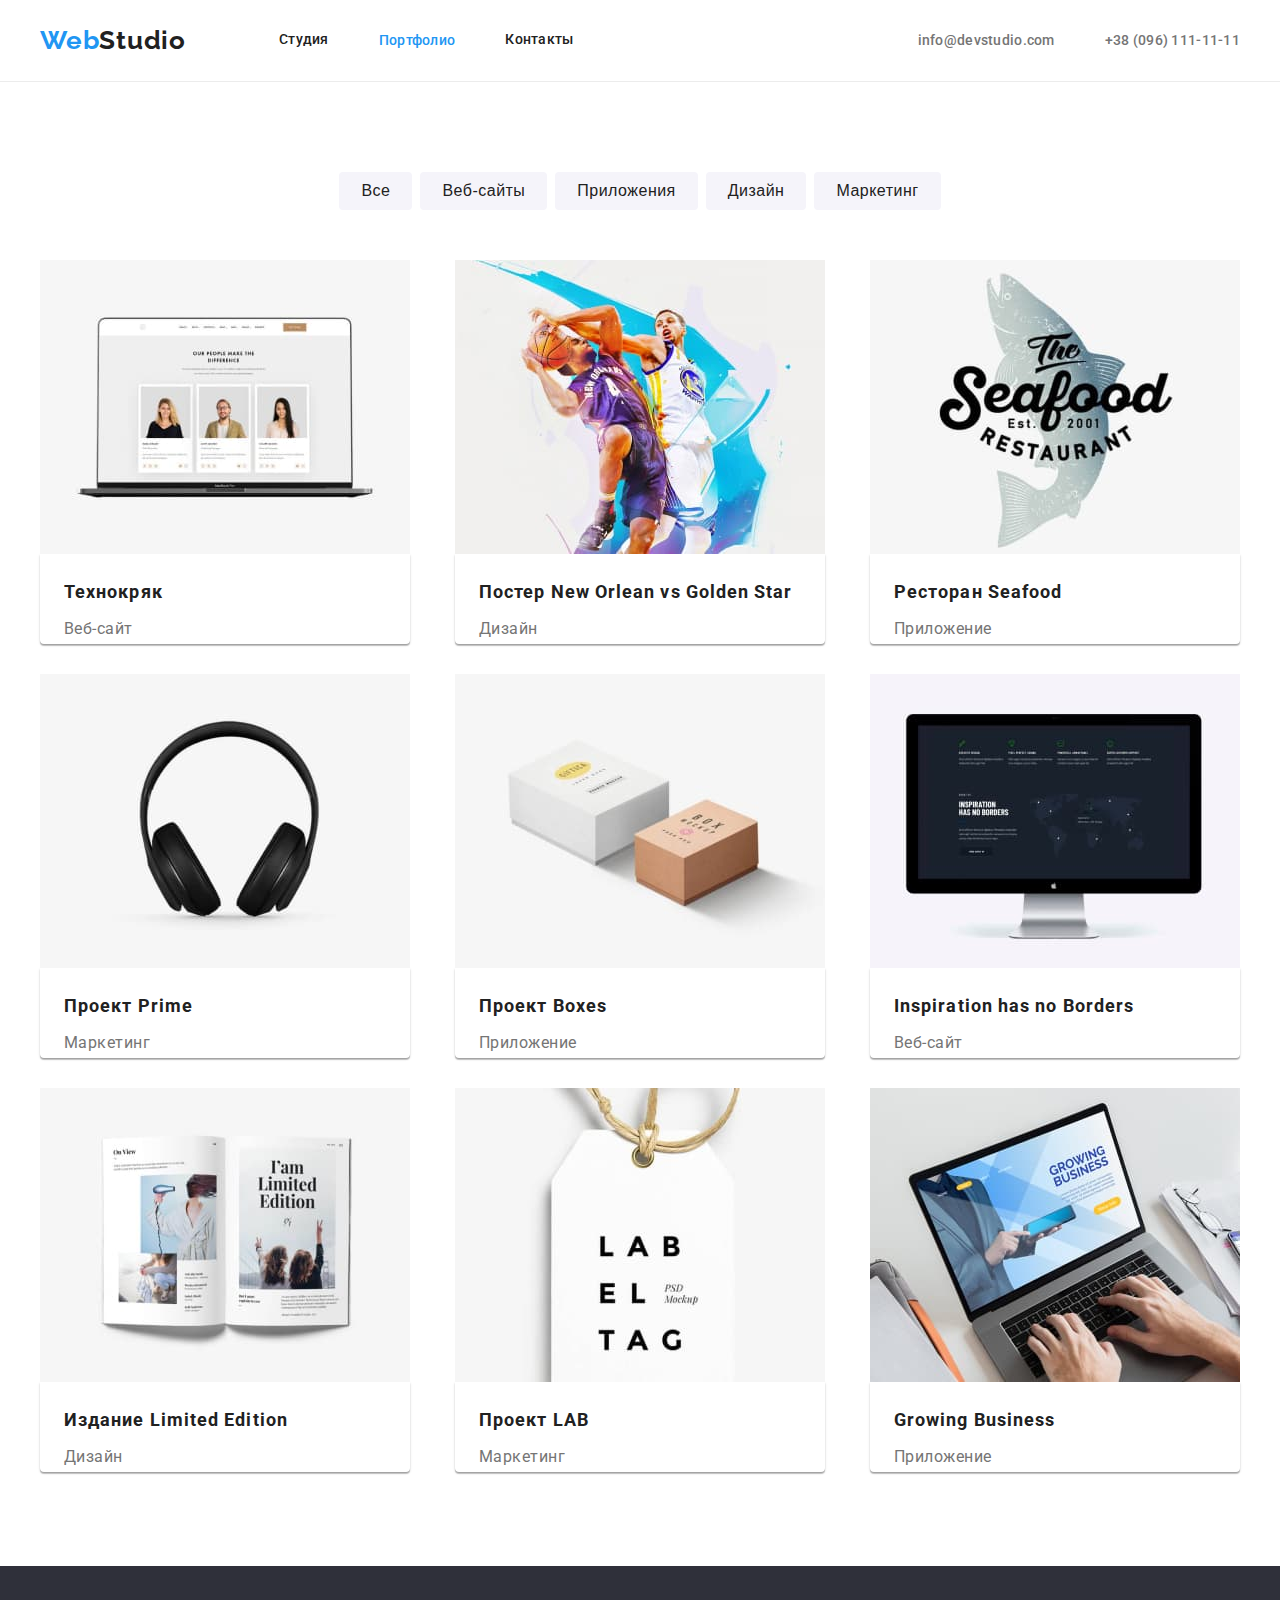
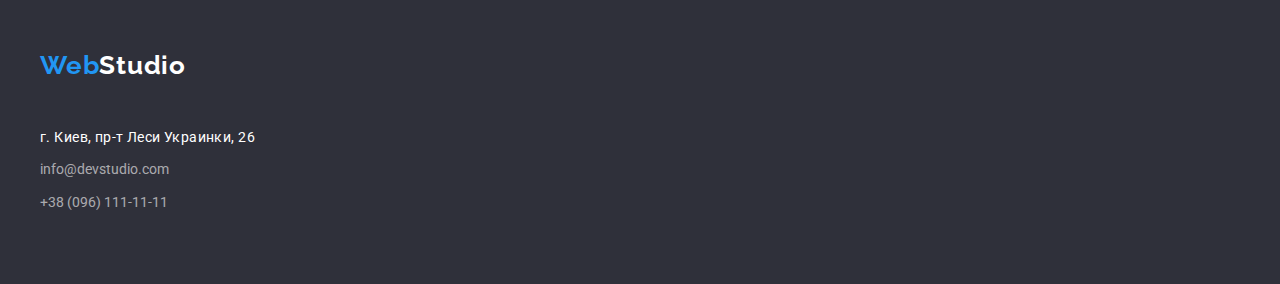
==== portfolio.html @ 9f4949ec "Загрузка проекта" ====
<!DOCTYPE html>
<html lang="ru">
  <head>
    <meta charset="UTF-8" />
    <meta http-equiv="X-UA-Compatible" content="IE=edge" />
    <meta name="viewport" content="width=device-width, initial-scale=1.0" />
    <title>Студия</title>
    <link rel="preconnect" href="https://fonts.gstatic.com" />
    <link
      href="https://fonts.googleapis.com/css2?family=Raleway:wght@700&family=Roboto:wght@400;500;700;900&display=swap"
      rel="stylesheet"
    />
    <link rel="stylesheet" href="css/style.css" />
  </head>
  <body>
    <!-- Шапка -->
    <header class="page-header">
      <div class="container header">
        <nav class="nav">
          <a href="./index.html" class="logo"> Web<span class="header-logo">Studio </span> </a>
          <ul class="site-nav list">
            <li class="nav-item"><a href="./index.html" class="link">Студия</a></li>
            <li class="nav-item"><a href="./portfolio.html" class="link-current">Портфолио</a></li>
            <li class="nav-item"><a href="#contacts" class="link">Контакты</a></li>
          </ul>
        </nav>
        <ul class="auth-site list">
          <li class="auth-item">
            <a href="mailto:info@devstudio.com" class="link">info@devstudio.com</a>
          </li>
          <li class="auth-item">
            <a href="tel:+380961111111" class="link">+38 (096) 111-11-11</a>
          </li>
        </ul>
      </div>
    </header>
    <main>
      <section class="container">
        <h1 class="button title">Портфолио</h1>
        <ul class="button-list">
          <li class="button-item">
            <button type="button" class="button-secondary">Все</button>
          </li>
          <li class="button-item">
            <button type="button" class="button-secondary">Веб-сайты</button>
          </li>
          <li class="button-item">
            <button type="button" class="button-secondary">Приложения</button>
          </li>
          <li class="button-item">
            <button type="button" class="button-secondary">Дизайн</button>
          </li>
          <li class="button-item">
            <button type="button" class="button-secondary">Маркетинг</button>
          </li>
        </ul>
        <!-- </section>
      <section class="container"> -->
        <ul class="ul-project">
          <li class="project-list">
            <img src="images/project.jpg" width="370" height="294" alt="Технокряк" />
            <div class="project-list-info">
              <h2 class="project-name">Технокряк</h2>
              <p class="project-title">Веб-сайт</p>
            </div>
          </li>
          <li class="project-list">
            <img
              src="images/project1.jpg"
              width="370"
              height="294"
              alt="Постер New Orlean vs Golden Star"
            />
            <div class="project-list-info">
              <h2 class="project-name">Постер New Orlean vs Golden Star</h2>
              <p class="project-title">Дизайн</p>
            </div>
          </li>
          <li class="project-list">
            <img src="images/project2.jpg" width="370" height="294" alt="Ресторан Seafood" />
            <div class="project-list-info">
              <h2 class="project-name">Ресторан Seafood</h2>
              <p class="project-title">Приложение</p>
            </div>
          </li>
          <li class="project-list">
            <img src="images/project3.jpg" width="370" height="294" alt="Проект Prime" />
            <div class="project-list-info">
              <h2 class="project-name">Проект Prime</h2>
              <p class="project-title">Маркетинг</p>
            </div>
          </li>
          <li class="project-list">
            <img src="images/project4.jpg" width="370" height="294" alt="Проект Boxes" />
            <div class="project-list-info">
              <h2 class="project-name">Проект Boxes</h2>
              <p class="project-title">Приложение</p>
            </div>
          </li>
          <li class="project-list">
            <img
              src="images/project5.jpg"
              width="370"
              height="294"
              alt="Inspiration has no Borders"
            />
            <div class="project-list-info">
              <h2 class="project-name">Inspiration has no Borders</h2>
              <p class="project-title">Веб-сайт</p>
            </div>
          </li>
          <li class="project-list">
            <img src="images/project6.jpg" width="370" height="294" alt="Издание Limited Edition" />
            <div class="project-list-info">
              <h2 class="project-name">Издание Limited Edition</h2>
              <p class="project-title">Дизайн</p>
            </div>
          </li>
          <li class="project-list">
            <img src="images/project7.jpg" width="370" height="294" alt="Проект LAB" />
            <div class="project-list-info">
              <h2 class="project-name">Проект LAB</h2>
              <p class="project-title">Маркетинг</p>
            </div>
          </li>
          <li class="project-list">
            <img src="images/project8.jpg" width="370" height="294" alt="Growing Business" />
            <div class="project-list-info">
              <h2 class="project-name">Growing Business</h2>
              <p class="project-title">Приложение</p>
            </div>
          </li>
        </ul>
      </section>
    </main>
    <!-- Подвал -->
    <footer class="footer">
      <div class="container">
        <a href="./index.html" class="logo"> Web<span class="footer-logo">Studio </span> </a>

        <!-- Контакты -->

        <address class="contacts">
          <p>г. Киев, пр-т Леси Украинки, 26</p>
          <a class="link" href="mailto:info@devstudio.com">info@devstudio.com</a>
          <a class="link" href="tel:+380961111111">+38 (096) 111-11-11</a>
        </address>
      </div>
    </footer>
  </body>
</html>
---- css/style.css ----
/* цвет основного текста #212121 */
/* цвет вторичного цвет #757575 */
/* белый цвет #FFFFFF */
/* цвет бекграунда #E5E5E5 */
/* цвет контактов в шапке #757575 */
/* цвет акцента #2196F3 */
/* цвет текста контактов в подвале rgba(255, 255, 255, 0.6) */
/* вторичный цвет бекграунда #F5F4FA */
/* бекграунд героя и подвала #2F303A */
:root {
  --primary-text-color: #212121;
  --primary-white-color: #ffffff;
  --title-text-color: #757575;
  --accent-text-color: #2196f3;
  --secondary-background-color: #f5f4fa;
  --hero-background-color: #2f303a;
}

* {
  padding: 0px;
}

ul {
  list-style: none;
}

a {
  text-decoration: none;
}

p {
  color: var(--title-text-color);
  margin: 0 auto;
}

header {
  border-bottom: 1px solid #ececec;
}

body {
  margin: 0px;

  background-color: var(--primary-white-color);
  color: var(--primary-text-color);
  font-family: 'Roboto', sans-serif;
  font-size: 14px;
  font-weight: 400;
}

footer {
  font-size: 14px;
}

.container {
  margin: 0 auto;
  width: 1200px;
}
.button {
  background-color: var(--secondary-background-color);
  color: var(--primary-text-color);
  cursor: pointer;
  display: inline-block;
  filter: drop-shadow(0px 4px 4px rgba(0, 0, 0, 0.25));
  display: inline-block;
}

/* =================HEADER================ */

.logo {
  padding-top: 24px;
  padding-bottom: 25px;
  display: flex;

  color: var(--accent-text-color);
  font-family: 'Raleway', sans-serif;
  font-size: 26px;
  line-height: 1.19;
  letter-spacing: 0.03em;
  font-weight: 700;
}

.nav .logo {
  display: block;
}

.nav {
  align-items: center;
  align-self: center;
}

.header-logo {
  color: var(--primary-text-color);
}

.container.header {
  display: flex;
  align-items: center;
  align-self: center;
}

.nav-item:not(:last-child) {
  margin-right: 50px;
}

.site-nav .link {
  color: var(--primary-text-color);
  font-weight: 500;
  line-height: 1.14;
  letter-spacing: 0.02em;
  display: block;
}

.site-nav-link {
  margin-right: 50px;
}

.site-nav.list {
  padding-top: 32px;
  margin-left: 93px;
  padding-bottom: 32px;
  display: flex;
}

.site-nav .link-current {
  color: var(--accent-text-color);
  font-weight: 500;
  line-height: 1.14;
  letter-spacing: 0.02em;
}

.site-nav .link:hover,
.site-nav .link:focus {
  color: var(--accent-text-color);
}

.list {
  padding: 0px;
  margin: 0px;
  list-style: none;
}

.auth-site .link {
  color: var(--title-text-color);
  font-weight: 500;
  line-height: 1.14;
  letter-spacing: 0.02em;
}

.auth-item:not(:last-child) {
  margin-right: 50px;
}

.auth-item {
  padding-top: 32px;
  padding-bottom: 32px;
  display: block;
}

.auth-site.list {
  margin-left: auto;
  display: flex;
}

.auth-site .link:hover,
.auth-site .link:focus {
  color: var(--accent-text-color);
}

.nav {
  display: flex;
}

/* =====================HERO===================== */

.hero {
  background-color: var(--hero-background-color);
  text-align: center;
}

.hero .container {
  color: var(--primary-white-color);
  margin-bottom: 94px;
}

.hero-title {
  padding-top: 200px;
  margin: 0 auto;
  margin-bottom: 30px;
  max-width: 696px;
  font-weight: 900;
  font-size: 44px;
  line-height: 1.36;

  letter-spacing: 0.06em;
  text-transform: uppercase;
  text-shadow: 0px 4px 4px rgba(0, 0, 0, 0.25);
}

.button.primary {
  min-width: 200px;
  min-height: 50px;
  text-align: center;
  margin-bottom: 200px;

  background-color: var(--accent-text-color);
  color: var(--primary-white-color);
  font-weight: 700;
  font-size: 16px;
  line-height: 1.88;
  letter-spacing: 0.06em;

  box-shadow: 0px 4px 4px rgba(0, 0, 0, 0.15);
  border-radius: 4px;
}

/* ========================ADVANTAGE====================== */

.advantage {
  margin-bottom: 94px;
}

.advantage-image:not(:last-child) {
  margin-right: 30px;
}

.section-title-image {
  display: flex;
  margin: 0px;
  justify-content: space-between;
  padding-bottom: 94px;
}

.section.section-team-title {
  font-size: 36px;
  line-height: 1.16;
  text-align: center;
  margin-top: 0px;
  margin-bottom: 50px;
}

.section-advantage-title {
  margin-top: 0px;
  margin-bottom: 10px;
  font-size: 14px;
  font-weight: 700;
  line-height: 1.14px;
  letter-spacing: 0.03em;
}

.section-advantage .list-item + .list-item {
  margin-left: 30px;
}

.list-item > p {
  font-size: 14px;
  line-height: 1.71;
  letter-spacing: 0.03em;
  max-width: 270px;
}

.section-advantage {
  max-width: 1170px;
  justify-content: space-between;
  margin: 0px;
  display: flex;
}

.section-title {
  margin-top: 0px;
  margin-bottom: 50px;
  text-align: center;
  font-weight: 500;
  font-size: 36px;
  line-height: 0.85;
  letter-spacing: 0.03em;
  color: var(--primary-text-color);
}

/* ==========================SECTION TEAM============================= */

.worker-list {
  margin: 0px;
  padding-bottom: 94px;
  display: flex;
  justify-content: space-between;
}

.section-team {
  color: var(--primary-text-color);
  margin-top: 0px;
  padding-top: 94px;
}

.team {
  max-width: 270px;
  background-color: var(--primary-white-color);
  box-shadow: 0px 1px 3px rgba(0, 0, 0, 0.12), 0px 1px 1px rgba(0, 0, 0, 0.14),
    0px 2px 1px rgba(0, 0, 0, 0.2);
  border-radius: 0px 0px 4px 4px;
  text-align: center;
}

.team > img {
  margin-bottom: 30px;
  display: block;
}

.section-team {
  background-color: var(--secondary-background-color);
}

.section-advantage-title {
  font-weight: 500;
  font-size: 16px;
  font-style: normal;
  line-height: 0.85;
  letter-spacing: 0.03em;
  margin-top: 0px;
  margin-bottom: 10px;
}

li.team > p {
  font-size: 16px;
  line-height: 0.84;
  letter-spacing: 0.03em;
  margin-bottom: 30px;
}

/* ==================FOOTER======================== */

.footer {
  background-color: var(--hero-background-color);
}

.footer-logo {
  color: var(--primary-white-color);
}

.footer .logo {
  margin-bottom: 20px;
  display: block;
}

.contacts > p {
  color: var(--primary-white-color);
  font-style: normal;
  line-height: 1.71;
  letter-spacing: 0.03em;
  margin: 0px;
  margin-bottom: 9px;
}

.contacts > a {
  margin-bottom: 9px;
}

.footer > .container {
  padding-top: 60px;
  padding-bottom: 60px;
}

.contacts .link {
  font-style: normal;
  line-height: 1.71;
  color: rgba(255, 255, 255, 0.6);
  display: block;
}

.contacts .link:hover,
.contacts .link:focus {
  color: var(--accent-text-color);
}

/* ======================PORTFOLIO======================= */

.button-secondary {
  background-color: var(--secondary-background-color);
  color: var(--primary-text-color);
  border-radius: 4px;
  font-weight: 500;
  font-size: 16px;
  line-height: 1.62;
  text-align: center;
  letter-spacing: 0.03em;
  border: none;
  padding: 6px 22px;
}

.section.button {
  padding-top: 94px;
}

.button-list .button-item + .button-item {
  margin-left: 8px;
}

.button-item {
  margin-top: 90px;
  margin-bottom: 50px;
}

.button-list {
  display: flex;
  justify-content: center;
  /* margin-bottom: 50px; */
}

.button-secondary:hover,
.button-secondary:focus {
  color: var(--primary-white-color);
  background-color: var(--accent-text-color);
}

.button.title {
  display: none;
}

.project-name {
  font-weight: 700;
  font-size: 18px;
  line-height: 2;
  letter-spacing: 0.06em;
  margin: 0px;
  margin-bottom: 4px;
  padding-left: 24px;
  padding-top: 20px;
}

.project-title {
  font-size: 16px;
  line-height: 1.87;
  letter-spacing: 0.03em;
  padding -bottom: 20px;
  padding-left: 24px;
}

.project-list-info:last-child > p {
  margin-bottom: 0px;
}

.button-list {
  margin: 0px;
}

.project-list-info {
  box-shadow: 0px 1px 3px rgba(0, 0, 0, 0.12), 0px 1px 1px rgba(0, 0, 0, 0.14),
    0px 2px 1px rgba(0, 0, 0, 0.2);
  border-radius: 0px 0px 4px 4px;
  border-top: none;
  max-width: 370px;
}

.project-list > img {
  display: block;
}

.project-list {
  margin-top: 30px;
  margin-left: 30px;
}

.ul-project {
  display: flex;
  flex-wrap: wrap;
  justify-content: space-between;
  margin: 0px;
  margin-top: -30px;
  margin-left: -30px;
  margin-bottom: 94px;
}
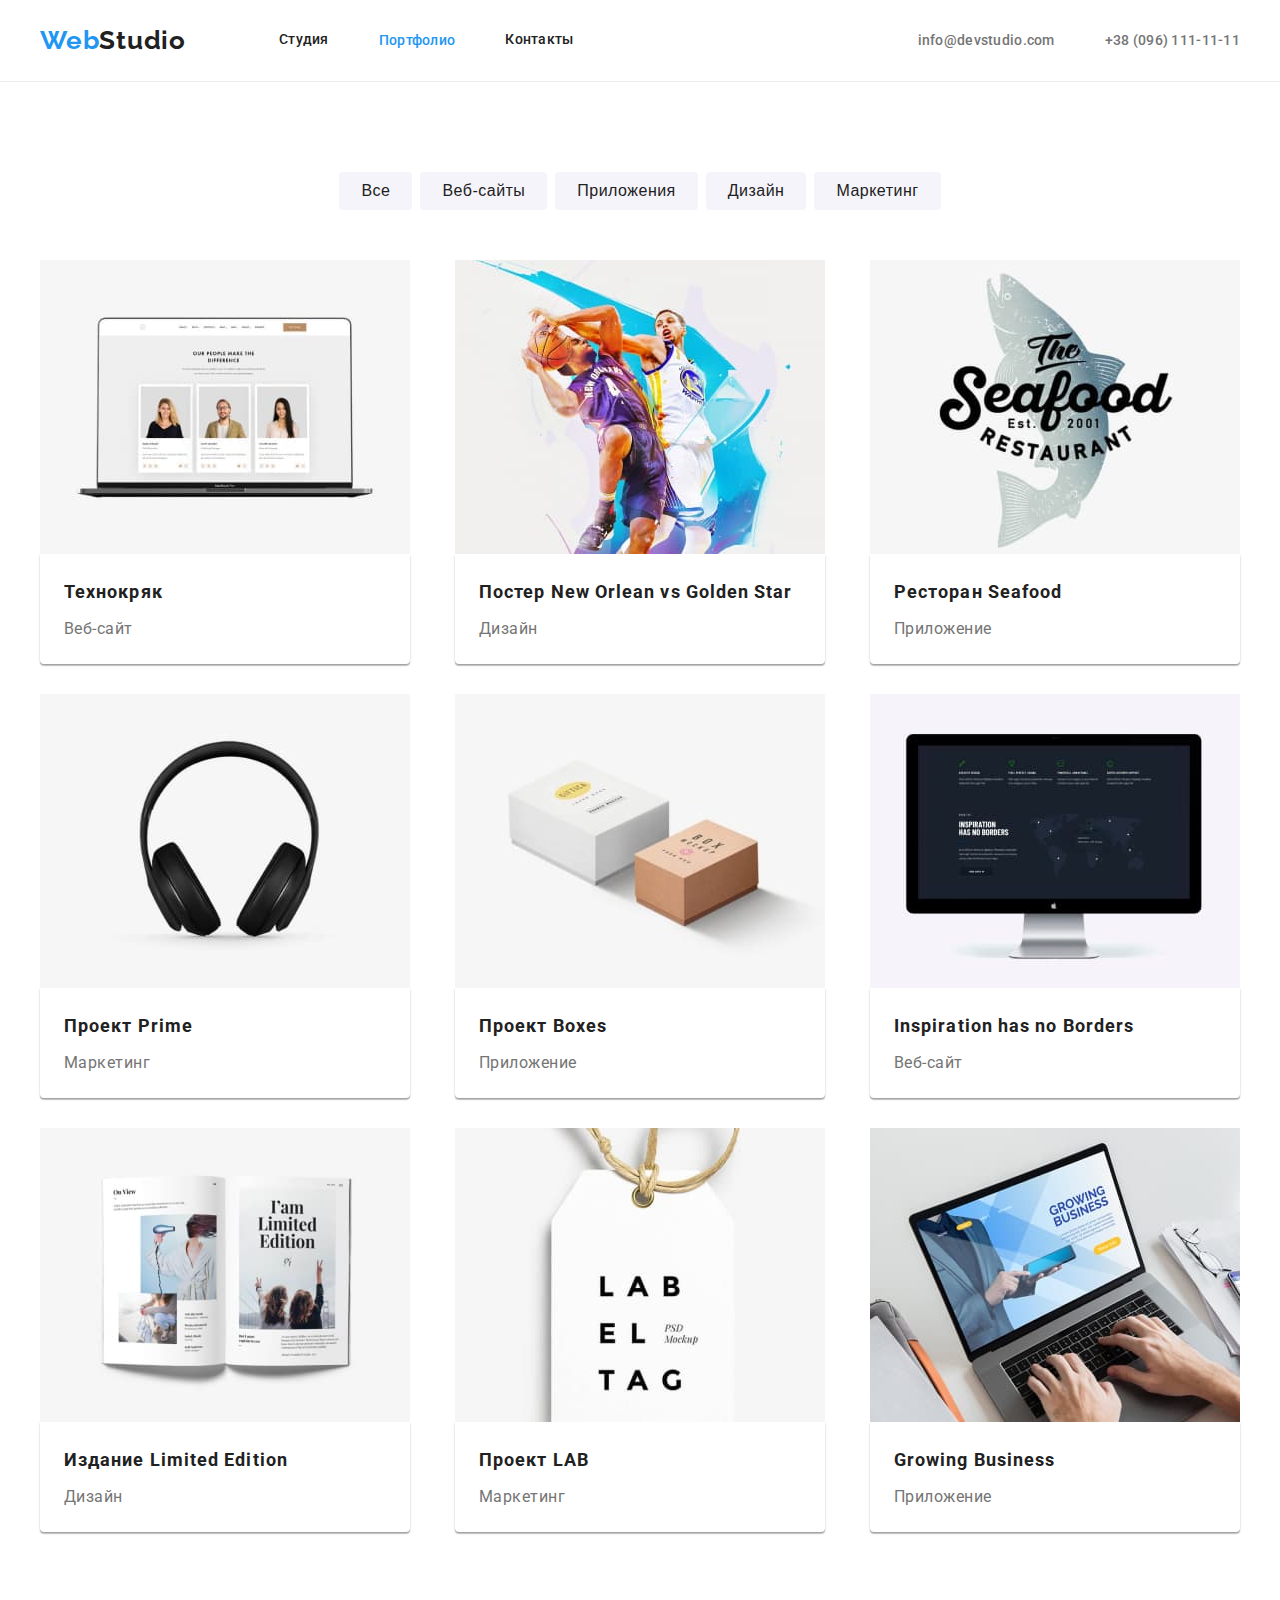
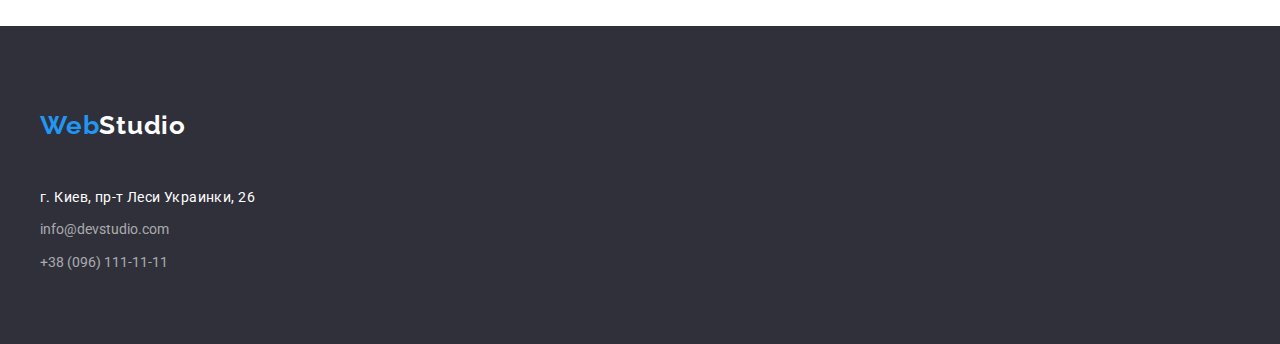
==== commit e6f24fea: "Доделанный хедер и мейн" ====
--- a/portfolio.html
+++ b/portfolio.html
@@ -58,7 +58,7 @@
       <section class="container"> -->
         <ul class="ul-project">
           <li class="project-list">
-            <img src="images/project.jpg" width="370" height="294" alt="Технокряк" />
+            <img src="images/portfolio/project.jpg" width="370" height="294" alt="Технокряк" />
             <div class="project-list-info">
               <h2 class="project-name">Технокряк</h2>
               <p class="project-title">Веб-сайт</p>
@@ -66,7 +66,7 @@
           </li>
           <li class="project-list">
             <img
-              src="images/project1.jpg"
+              src="./images/portfolio/project1.jpg"
               width="370"
               height="294"
               alt="Постер New Orlean vs Golden Star"
@@ -77,54 +77,49 @@
             </div>
           </li>
           <li class="project-list">
-            <img src="images/project2.jpg" width="370" height="294" alt="Ресторан Seafood" />
+            <img src="./images/portfolio/project2.jpg" width="370" height="294" alt="Ресторан Seafood" />
             <div class="project-list-info">
               <h2 class="project-name">Ресторан Seafood</h2>
               <p class="project-title">Приложение</p>
             </div>
           </li>
           <li class="project-list">
-            <img src="images/project3.jpg" width="370" height="294" alt="Проект Prime" />
+            <img src="./images/portfolio/project3.jpg" width="370" height="294" alt="Проект Prime" />
             <div class="project-list-info">
               <h2 class="project-name">Проект Prime</h2>
               <p class="project-title">Маркетинг</p>
             </div>
           </li>
           <li class="project-list">
-            <img src="images/project4.jpg" width="370" height="294" alt="Проект Boxes" />
+            <img src="./images/portfolio/project4.jpg" width="370" height="294" alt="Проект Boxes" />
             <div class="project-list-info">
               <h2 class="project-name">Проект Boxes</h2>
               <p class="project-title">Приложение</p>
             </div>
           </li>
           <li class="project-list">
-            <img
-              src="images/project5.jpg"
-              width="370"
-              height="294"
-              alt="Inspiration has no Borders"
-            />
+            <img src="./images/portfolio/project5.jpg" width="370" height="294" alt="Inspiration has no Borders" />
             <div class="project-list-info">
               <h2 class="project-name">Inspiration has no Borders</h2>
               <p class="project-title">Веб-сайт</p>
             </div>
           </li>
           <li class="project-list">
-            <img src="images/project6.jpg" width="370" height="294" alt="Издание Limited Edition" />
+            <img src="./images/portfolio/project6.jpg" width="370" height="294" alt="Издание Limited Edition" />
             <div class="project-list-info">
               <h2 class="project-name">Издание Limited Edition</h2>
               <p class="project-title">Дизайн</p>
             </div>
           </li>
           <li class="project-list">
-            <img src="images/project7.jpg" width="370" height="294" alt="Проект LAB" />
+            <img src="./images/portfolio/project7.jpg" width="370" height="294" alt="Проект LAB" />
             <div class="project-list-info">
               <h2 class="project-name">Проект LAB</h2>
               <p class="project-title">Маркетинг</p>
             </div>
           </li>
           <li class="project-list">
-            <img src="images/project8.jpg" width="370" height="294" alt="Growing Business" />
+            <img src="./images/portfolio/project8.jpg" width="370" height="294" alt="Growing Business" />
             <div class="project-list-info">
               <h2 class="project-name">Growing Business</h2>
               <p class="project-title">Приложение</p>
--- a/css/style.css
+++ b/css/style.css
@@ -64,6 +64,10 @@
   display: inline-block;
 }
 
+.auth-icon {
+  margin-right: 10px;
+}
+
 /* =================HEADER================ */
 
 .logo {
@@ -150,20 +154,26 @@
   margin-right: 50px;
 }
 
-.auth-item {
+.auth-site.list {
+  margin-left: auto;
+  display: flex;
   padding-top: 32px;
   padding-bottom: 32px;
-  display: block;
-}
-
-.auth-site.list {
-  margin-left: auto;
-  display: flex;
-}
-
-.auth-site .link:hover,
-.auth-site .link:focus {
-  color: var(--accent-text-color);
+}
+
+.auth-site .auth-block-link:hover,
+.auth-site .auth-block-link:focus {
+  color: var(--accent-text-color);
+}
+
+.auth-block-link {
+  color: var(--title-text-color);
+}
+
+.auth-block-link:focus .auth-icon,
+.auth-block-link:hover .auth-icon {
+  color: var(--accent-text-color);
+  fill: var(--accent-text-color);
 }
 
 .nav {
@@ -172,14 +182,19 @@
 
 /* =====================HERO===================== */
 
-.hero {
+.section.hero {
   background-color: var(--hero-background-color);
   text-align: center;
-}
-
-.hero .container {
   color: var(--primary-white-color);
   margin-bottom: 94px;
+  background-image: url('/images/hero/studio-background.jpg');
+  background-repeat: no-repeat;
+  background-size: contain;
+  background-position: 50% 50%;
+}
+
+.hero {
+  background: rgba(47, 48, 58, 0.4);
 }
 
 .hero-title {
@@ -196,6 +211,10 @@
   text-shadow: 0px 4px 4px rgba(0, 0, 0, 0.25);
 }
 
+.auth-block {
+  display: flex;
+}
+
 .button.primary {
   min-width: 200px;
   min-height: 50px;
@@ -223,6 +242,30 @@
   margin-right: 30px;
 }
 
+.advantage-icons {
+  display: flex;
+  justify-content: left;
+}
+
+.svg-icon {
+  width: 70px;
+  height: 70px;
+  padding: 25px 100px 25px 100px;
+}
+
+.container .advantage-icons {
+  margin-bottom: 30px;
+}
+
+.advantage-icons-list:not(:last-child) {
+  margin-right: 30px;
+}
+
+.advantage-icons-list {
+  background-color: var(--secondary-background-color);
+  border-radius: 4px;
+}
+
 .section-title-image {
   display: flex;
   margin: 0px;
@@ -294,8 +337,7 @@
 .team {
   max-width: 270px;
   background-color: var(--primary-white-color);
-  box-shadow: 0px 1px 3px rgba(0, 0, 0, 0.12), 0px 1px 1px rgba(0, 0, 0, 0.14),
-    0px 2px 1px rgba(0, 0, 0, 0.2);
+  box-shadow: 0px 1px 3px rgba(0, 0, 0, 0.12), 0px 1px 1px rgba(0, 0, 0, 0.14), 0px 2px 1px rgba(0, 0, 0, 0.2);
   border-radius: 0px 0px 4px 4px;
   text-align: center;
 }
@@ -326,6 +368,84 @@
   margin-bottom: 30px;
 }
 
+.social-list {
+  display: flex;
+  justify-content: center;
+  padding-bottom: 30px;
+}
+
+.social-list-link {
+  display: flex;
+  justify-content: center;
+  align-items: center;
+  width: 44px;
+  height: 44px;
+  border-radius: 50%;
+}
+
+.social-list-icon {
+  width: 20px;
+  height: 20px;
+  fill: #afb1b8;
+}
+
+.social-list.list {
+  padding: 0;
+}
+
+.social-list-link:focus,
+.social-list-link:hover {
+  background-color: var(--accent-text-color);
+}
+
+.social-list-link.link:focus .social-list-icon,
+.social-list-link.link:hover .social-list-icon {
+  fill: var(--primary-white-color);
+}
+
+/* ==================PARTNERS===================== */
+
+.partner-list {
+  display: flex;
+  justify-content: center;
+}
+
+.partner-list-icon {
+  width: 50px;
+  height: 50px;
+  fill: #afb1b8;
+}
+
+.partner-list-item {
+  padding: 20px 63px 20px 63px;
+  border: 1px solid #afb1b8;
+  box-sizing: border-box;
+  border-radius: 4px;
+}
+
+.partner-list-item:not(:last-child) {
+  margin-right: 30px;
+}
+
+.partner-list-item:hover,
+.partner-list-item:focus {
+  color: var(--accent-text-color);
+}
+
+.section.section-partner-title {
+  font-size: 36px;
+  line-height: 1.16;
+  text-align: center;
+  margin-top: 0px;
+  margin-bottom: 50px;
+  margin-top: 94px;
+}
+
+.container.partners {
+  margin-top: 94px;
+  margin-bottom: 94px;
+}
+
 /* ==================FOOTER======================== */
 
 .footer {
@@ -430,7 +550,7 @@
   font-size: 16px;
   line-height: 1.87;
   letter-spacing: 0.03em;
-  padding -bottom: 20px;
+  padding-bottom: 20px;
   padding-left: 24px;
 }
 
@@ -443,8 +563,7 @@
 }
 
 .project-list-info {
-  box-shadow: 0px 1px 3px rgba(0, 0, 0, 0.12), 0px 1px 1px rgba(0, 0, 0, 0.14),
-    0px 2px 1px rgba(0, 0, 0, 0.2);
+  box-shadow: 0px 1px 3px rgba(0, 0, 0, 0.12), 0px 1px 1px rgba(0, 0, 0, 0.14), 0px 2px 1px rgba(0, 0, 0, 0.2);
   border-radius: 0px 0px 4px 4px;
   border-top: none;
   max-width: 370px;
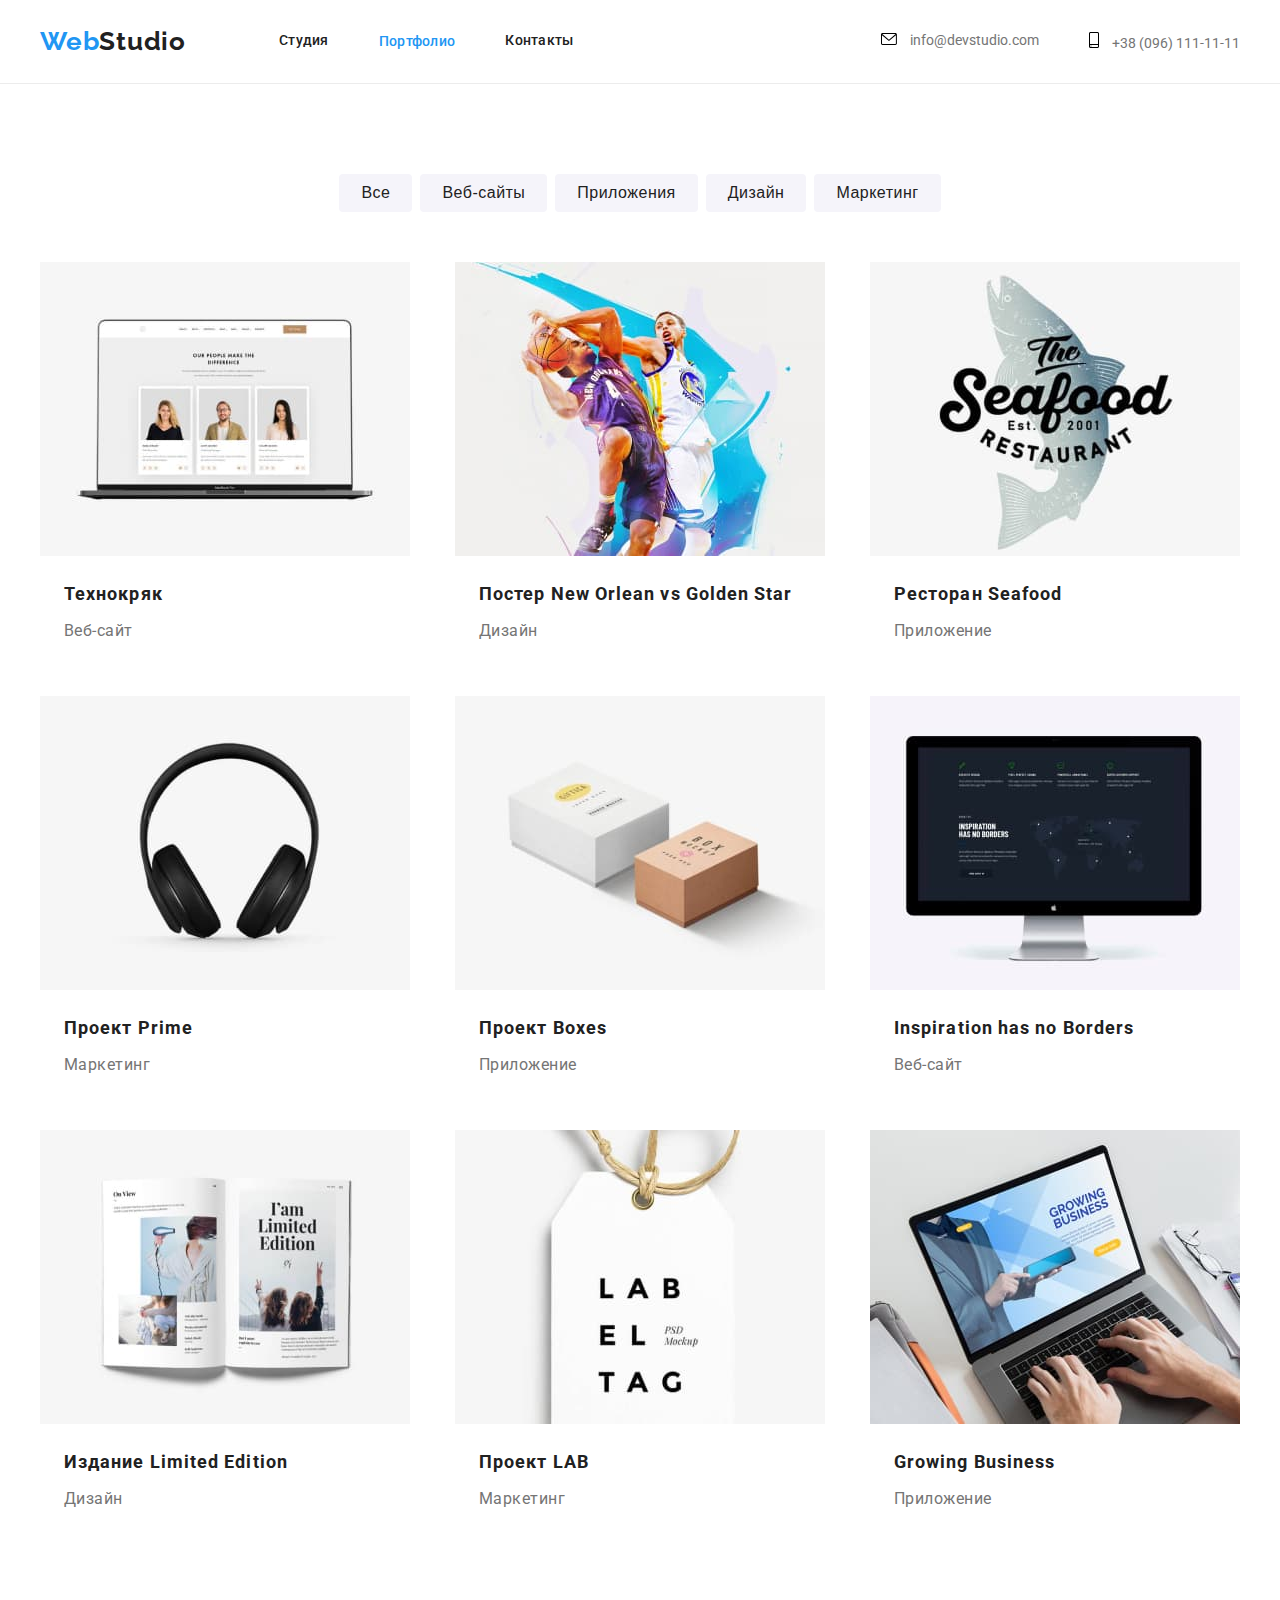
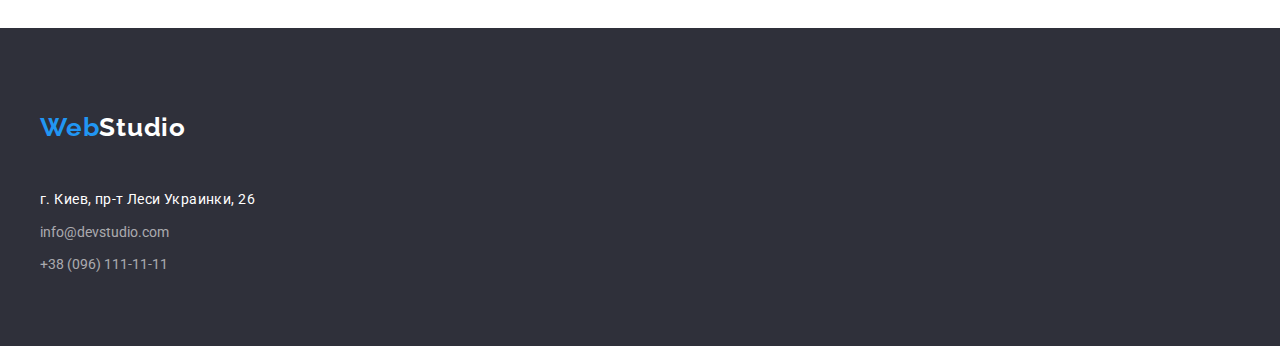
==== commit 91219bc2: "Полностью сделанный хедер и мейн" ====
--- a/portfolio.html
+++ b/portfolio.html
@@ -26,10 +26,24 @@
         </nav>
         <ul class="auth-site list">
           <li class="auth-item">
-            <a href="mailto:info@devstudio.com" class="link">info@devstudio.com</a>
+            <div class="auth-block">
+              <a href="mailto:info@devstudio.com" class="auth-block-link">
+                <svg class="auth-icon" width="16" height="12">
+                  <use href="./images/sprite.svg#mail"></use>
+                </svg>
+                info@devstudio.com
+              </a>
+            </div>
           </li>
           <li class="auth-item">
-            <a href="tel:+380961111111" class="link">+38 (096) 111-11-11</a>
+            <div class="auth-block">
+              <a href="tel:+380961111111" class="auth-block-link">
+                <svg class="auth-icon" width="10" height="16">
+                  <use href="./images/sprite.svg#smartphone"></use>
+                </svg>
+                +38 (096) 111-11-11
+              </a>
+            </div>
           </li>
         </ul>
       </div>
--- a/css/style.css
+++ b/css/style.css
@@ -417,7 +417,6 @@
 }
 
 .partner-list-item {
-  padding: 20px 63px 20px 63px;
   border: 1px solid #afb1b8;
   box-sizing: border-box;
   border-radius: 4px;
@@ -444,6 +443,52 @@
 .container.partners {
   margin-top: 94px;
   margin-bottom: 94px;
+}
+
+.partner-list-icon:hover,
+.partner-list-icon:focus {
+  fill: var(--accent-text-color);
+}
+
+.partner-list-item:hover,
+.partner-list-item:focus {
+  border-color: var(--accent-text-color);
+}
+
+#ya-co {
+  width: 44px;
+  height: 49px;
+  padding: 20px 63px 20px 63px;
+}
+
+#company-tagline-here {
+  width: 40px;
+  height: 52px;
+  padding: 19px 65px 19px 65px;
+}
+
+#company {
+  width: 41px;
+  height: 43px;
+  padding: 24px 64px 24px 64px;
+}
+
+#foster-peters {
+  width: 80px;
+  height: 42px;
+  padding: 24px 45px 24px 45px;
+}
+
+#brand {
+  width: 59px;
+  height: 47px;
+  padding: 22px 55px 22px 55px;
+}
+
+#company-tag-line {
+  width: 88px;
+  height: 45px;
+  padding: 22px 41px 22px 41px;
 }
 
 /* ==================FOOTER======================== */
@@ -562,7 +607,8 @@
   margin: 0px;
 }
 
-.project-list-info {
+.project-list:hover,
+.project-list:focus {
   box-shadow: 0px 1px 3px rgba(0, 0, 0, 0.12), 0px 1px 1px rgba(0, 0, 0, 0.14), 0px 2px 1px rgba(0, 0, 0, 0.2);
   border-radius: 0px 0px 4px 4px;
   border-top: none;
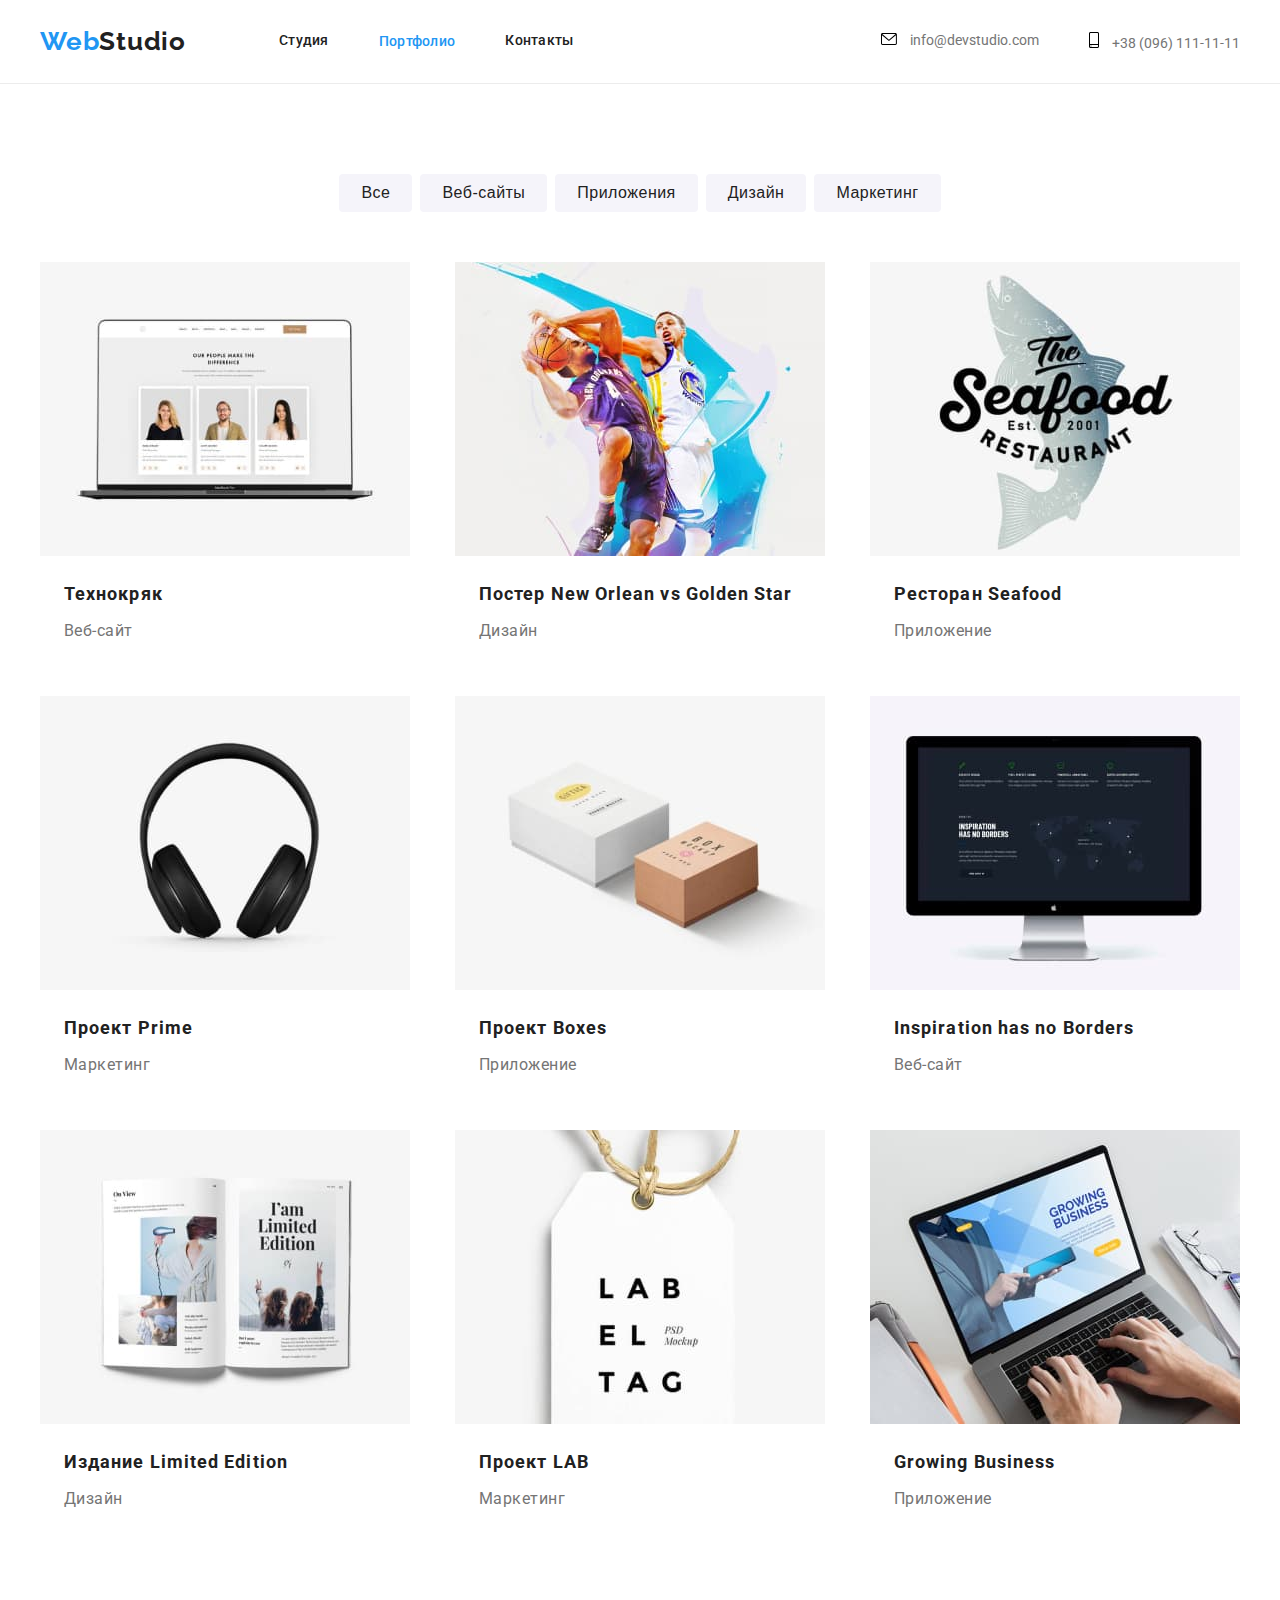
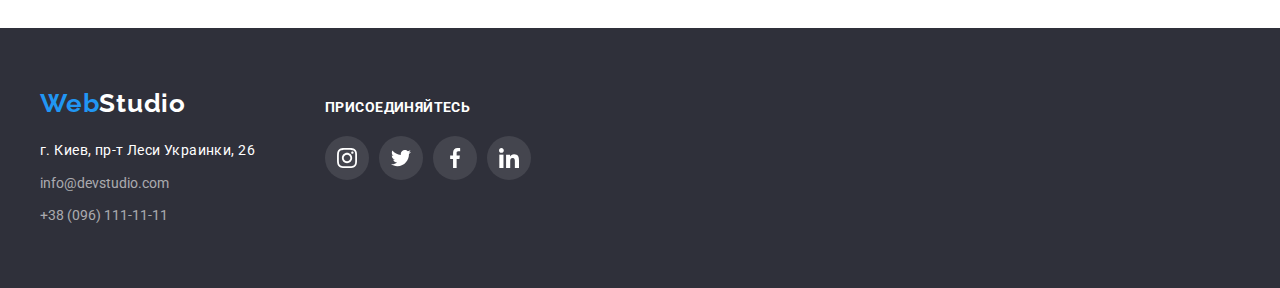
==== commit 931c848a: "get ready" ====
--- a/portfolio.html
+++ b/portfolio.html
@@ -145,14 +145,49 @@
     <!-- Подвал -->
     <footer class="footer">
       <div class="container">
-        <a href="./index.html" class="logo"> Web<span class="footer-logo">Studio </span> </a>
+         <div>
+        <a href="./index.html" class="logo footer"> Web<span class="footer-logo">Studio </span> </a>
 
         <!-- Контакты -->
-
-        <address class="contacts">
+       
+        <address class="contacts footer">
           <p>г. Киев, пр-т Леси Украинки, 26</p>
           <a class="link" href="mailto:info@devstudio.com">info@devstudio.com</a>
           <a class="link" href="tel:+380961111111">+38 (096) 111-11-11</a>
+            </div>
+            <div class="footer-social">
+              <p class="footer-list-title">ПРИСОЕДИНЯЙТЕСЬ</p>
+            <ul class="footer-list list">
+                  <li class="footer-list-item">
+                    <a href="#" class="footer-list-link link">
+                      <svg class="footer-list-icon">
+                        <use href="./images/sprite.svg#instagram"></use>
+                      </svg>
+                    </a>
+                  </li>
+                  <li class="footer-list-item">
+                    <a href="#" class="footer-list-link link">
+                      <svg class="footer-list-icon">
+                        <use href="./images/sprite.svg#twitter"></use>
+                      </svg>
+                    </a>
+                  </li>
+                  <li class="footer-list-item">
+                    <a href="#" class="footer-list-link link">
+                      <svg class="footer-list-icon">
+                        <use href="./images/sprite.svg#facebook"></use>
+                      </svg>
+                    </a>
+                  </li>
+                  <li class="footer-list-item">
+                    <a href="#" class="footer-list-link link">
+                      <svg class="footer-list-icon">
+                        <use href="./images/sprite.svg#linkedin"></use>
+                      </svg>
+                    </a>
+                  </li>
+                </ul>
+                </div>
         </address>
       </div>
     </footer>
--- a/css/style.css
+++ b/css/style.css
@@ -535,7 +535,71 @@
 .contacts .link:focus {
   color: var(--accent-text-color);
 }
-
+.footer .container {
+  display: flex;
+}
+.footer-list {
+  display: flex;
+}
+
+.footer-list-title {
+  display: flex;
+  margin-bottom: 20px;
+  font-weight: 700;
+  line-height: 1.14;
+  letter-spacing: 0.03em;
+  text-transform: uppercase;
+  color: var(--primary-white-color);
+}
+
+.footer-social {
+  margin-top: 72px;
+  margin-left: 70px;
+  margin-bottom: 100px;
+}
+
+.footer-list-link {
+  display: flex;
+  justify-content: center;
+  align-items: center;
+  width: 44px;
+  height: 44px;
+  border-radius: 50%;
+  background-color: rgba(255, 255, 255, 0.1);
+}
+
+.footer-list-icon {
+  width: 20px;
+  height: 20px;
+  fill: var(--primary-white-color);
+}
+
+.footer-list-link:focus,
+.footer-list-link:hover {
+  background-color: var(--accent-text-color);
+}
+
+.footer-list-link.link:focus .footer-list-icon,
+.footer-list-link.link:hover .footer-list-icon {
+  fill: var(--primary-white-color);
+}
+
+.footer-list-link.link {
+  margin-right: 10px;
+}
+
+.logo.footer {
+  padding: 0;
+  margin-top: 60px;
+}
+
+.footer .container {
+  padding: 0;
+}
+
+.contacts.footer {
+  margin-bottom: 60px;
+}
 /* ======================PORTFOLIO======================= */
 
 .button-secondary {
